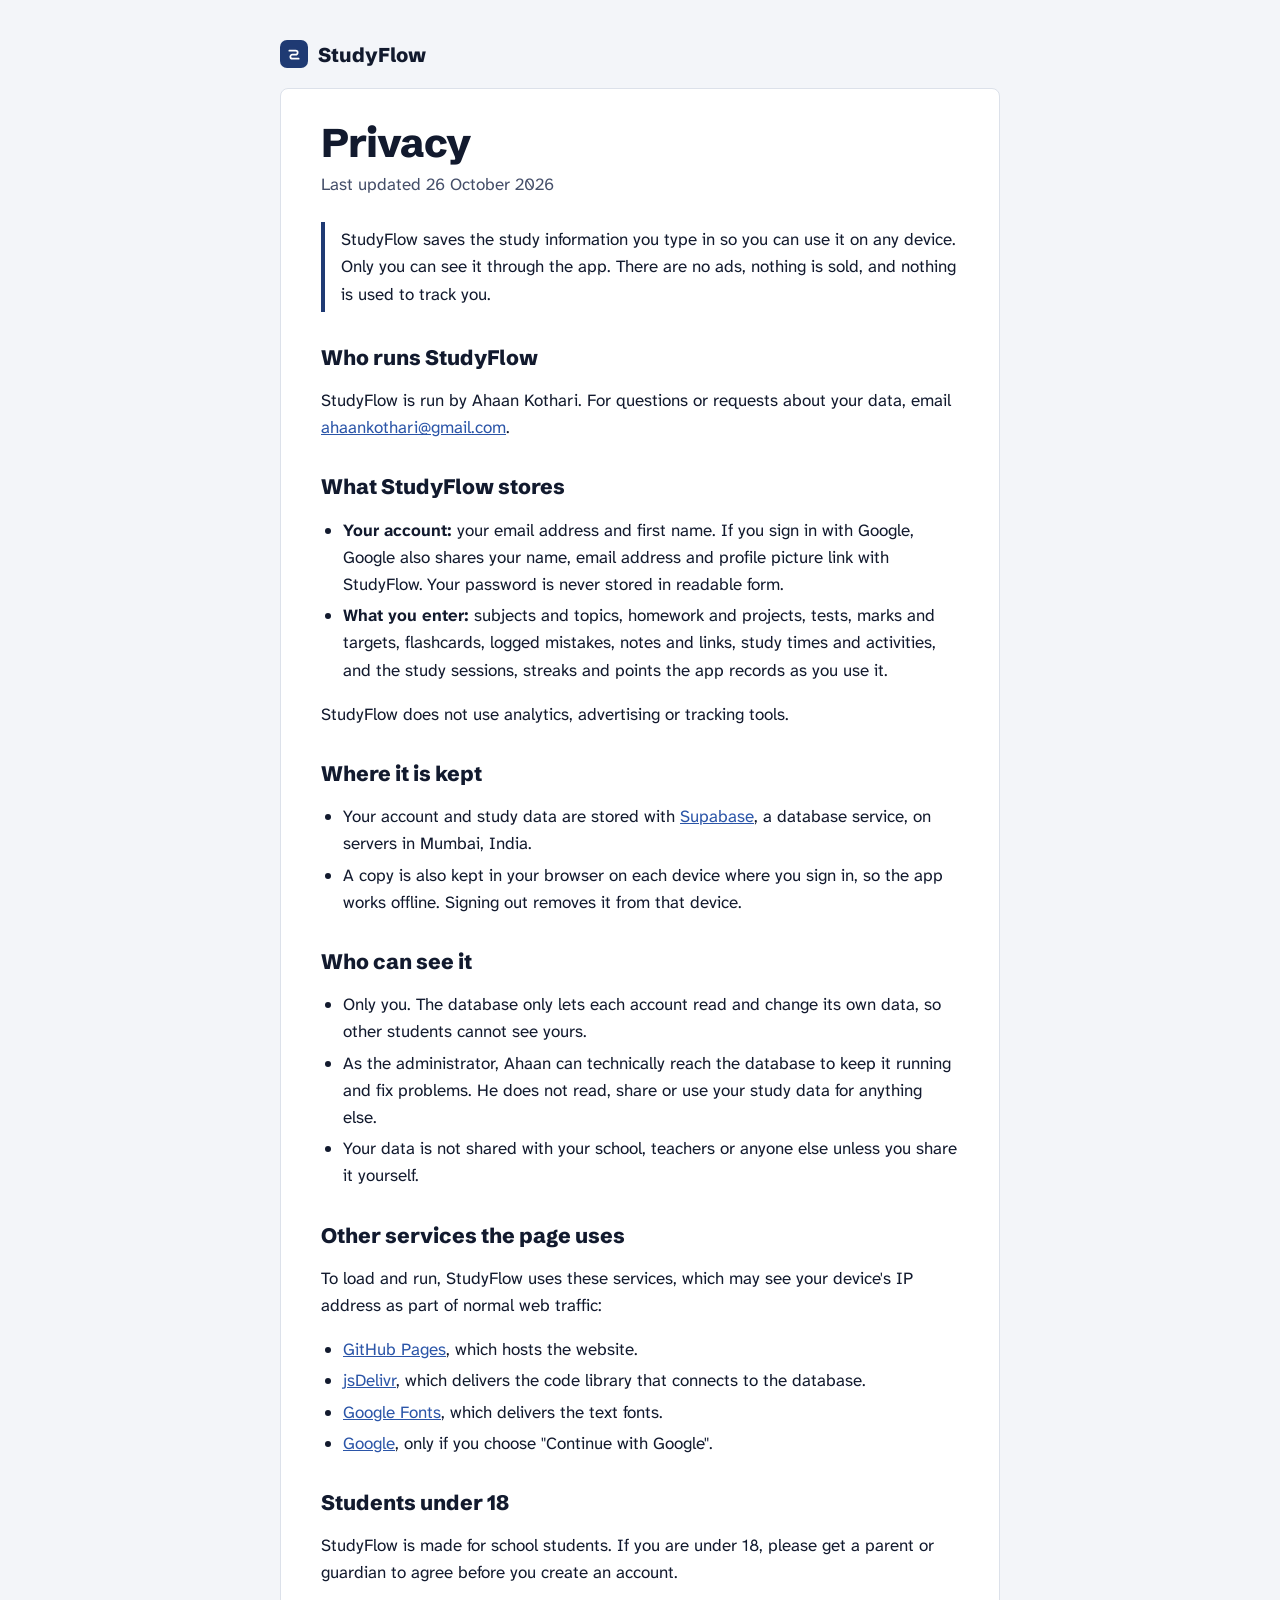
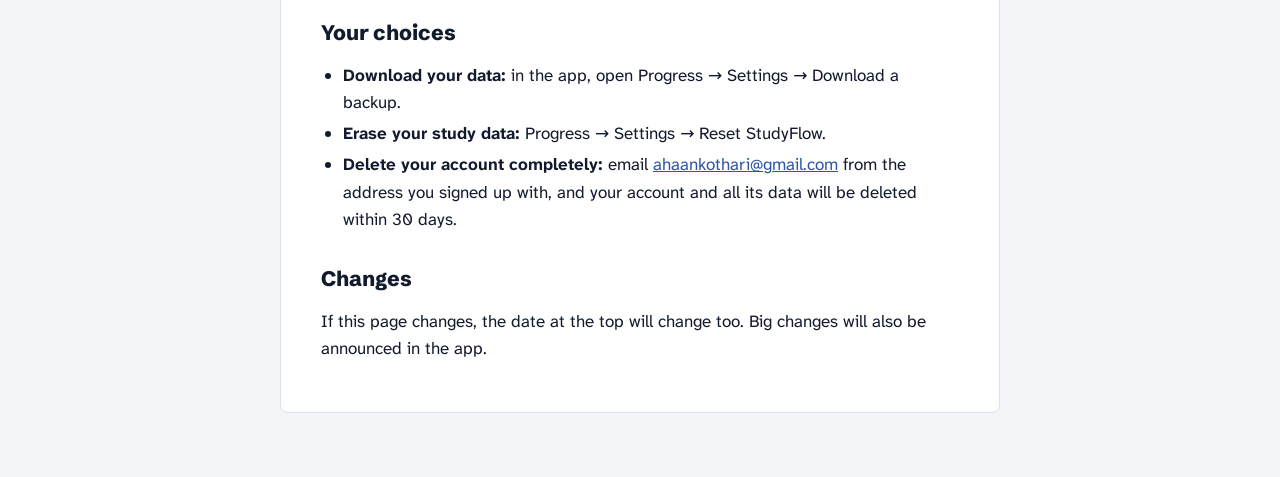
==== privacy.html @ 07541178 "Add privacy page and link it from sign-in and settings Google requires a public privacy policy befor" ====
<!doctype html>
<html lang="en">
<head>
<meta charset="utf-8">
<meta name="viewport" content="width=device-width, initial-scale=1, viewport-fit=cover">
<title>StudyFlow privacy</title>
<meta name="description" content="What StudyFlow stores, who can see it, and how to delete it.">
<link rel="icon" href="data:image/svg+xml,%3Csvg xmlns='http://www.w3.org/2000/svg' viewBox='0 0 24 24'%3E%3Crect width='24' height='24' rx='6' fill='%231f3a73'/%3E%3Cpath d='M6 8h8.5a2.75 2.75 0 0 1 0 5.5h-5a2.75 2.75 0 0 0 0 5.5H18' fill='none' stroke='white' stroke-width='2.4' stroke-linecap='round' stroke-linejoin='round'/%3E%3C/svg%3E">
<link rel="preconnect" href="https://fonts.googleapis.com">
<link rel="preconnect" href="https://fonts.gstatic.com" crossorigin>
<link rel="stylesheet" href="https://fonts.googleapis.com/css2?family=Atkinson+Hyperlegible+Next:wght@400;700&family=Schibsted+Grotesk:wght@800&display=swap">
<style>
:root { --bg: #f3f5f9; --surface: #ffffff; --ink: #121a2e; --ink-2: #444e69; --line: #dce1ea; --accent: #1f3a73; --link: #2b55a8; color-scheme: light; }
@media (prefers-color-scheme: dark) { :root { --bg: #0c1120; --surface: #141b2d; --ink: #e9edf6; --ink-2: #b3bbd0; --line: #29334c; --accent: #a8c0ff; --link: #a8c0ff; color-scheme: dark; } }
* { box-sizing: border-box; }
body { margin: 0; background: var(--bg); color: var(--ink); font: 17px/1.6 "Atkinson Hyperlegible Next", system-ui, -apple-system, "Segoe UI", sans-serif; }
main { max-width: 760px; margin: 0 auto; padding: 40px max(20px, env(safe-area-inset-left, 0px)) 64px; }
.card { background: var(--surface); border-radius: 8px; padding: 32px clamp(20px, 5vw, 40px); border: 1px solid var(--line); }
.brand { display: inline-flex; align-items: center; gap: 10px; font: 800 20px "Schibsted Grotesk", "Helvetica Neue", Arial, sans-serif; color: var(--ink); text-decoration: none; margin-bottom: 20px; }
.brand span { width: 28px; height: 28px; border-radius: 7px; background: #1f3a73; display: grid; place-items: center; }
h1 { font: 800 clamp(30px, 5vw, 40px)/1.1 "Schibsted Grotesk", "Helvetica Neue", Arial, sans-serif; margin: 0 0 6px; letter-spacing: -0.02em; }
h2 { font: 800 21px/1.25 "Schibsted Grotesk", "Helvetica Neue", Arial, sans-serif; margin: 32px 0 8px; }
p, li { max-width: 68ch; }
ul { padding-left: 22px; }
li + li { margin-top: 4px; }
.meta { color: var(--ink-2); margin: 0 0 24px; }
a { color: var(--link); }
.short { border-left: 4px solid var(--accent); padding: 4px 0 4px 16px; margin: 0 0 8px; }
</style>
</head>
<body>
<main>
<a class="brand" href="./"><span><svg width="16" height="16" viewBox="0 0 24 24" fill="none" stroke="#fff" stroke-width="2.6" stroke-linecap="round" stroke-linejoin="round" aria-hidden="true"><path d="M5 7h9.5a3 3 0 0 1 0 6h-5a3 3 0 0 0 0 6H19"/></svg></span>StudyFlow</a>
<div class="card">
<h1>Privacy</h1>
<p class="meta">Last updated 26 October 2026</p>

<p class="short">StudyFlow saves the study information you type in so you can use it on any device. Only you can see it through the app. There are no ads, nothing is sold, and nothing is used to track you.</p>

<h2>Who runs StudyFlow</h2>
<p>StudyFlow is run by Ahaan Kothari. For questions or requests about your data, email <a href="mailto:ahaankothari@gmail.com">ahaankothari@gmail.com</a>.</p>

<h2>What StudyFlow stores</h2>
<ul>
<li><b>Your account:</b> your email address and first name. If you sign in with Google, Google also shares your name, email address and profile picture link with StudyFlow. Your password is never stored in readable form.</li>
<li><b>What you enter:</b> subjects and topics, homework and projects, tests, marks and targets, flashcards, logged mistakes, notes and links, study times and activities, and the study sessions, streaks and points the app records as you use it.</li>
</ul>
<p>StudyFlow does not use analytics, advertising or tracking tools.</p>

<h2>Where it is kept</h2>
<ul>
<li>Your account and study data are stored with <a href="https://supabase.com/privacy" target="_blank" rel="noopener">Supabase</a>, a database service, on servers in Mumbai, India.</li>
<li>A copy is also kept in your browser on each device where you sign in, so the app works offline. Signing out removes it from that device.</li>
</ul>

<h2>Who can see it</h2>
<ul>
<li>Only you. The database only lets each account read and change its own data, so other students cannot see yours.</li>
<li>As the administrator, Ahaan can technically reach the database to keep it running and fix problems. He does not read, share or use your study data for anything else.</li>
<li>Your data is not shared with your school, teachers or anyone else unless you share it yourself.</li>
</ul>

<h2>Other services the page uses</h2>
<p>To load and run, StudyFlow uses these services, which may see your device's IP address as part of normal web traffic:</p>
<ul>
<li><a href="https://docs.github.com/en/site-policy/privacy-policies/github-general-privacy-statement" target="_blank" rel="noopener">GitHub Pages</a>, which hosts the website.</li>
<li><a href="https://www.jsdelivr.com/terms/privacy-policy-jsdelivr-net" target="_blank" rel="noopener">jsDelivr</a>, which delivers the code library that connects to the database.</li>
<li><a href="https://developers.google.com/fonts/faq/privacy" target="_blank" rel="noopener">Google Fonts</a>, which delivers the text fonts.</li>
<li><a href="https://policies.google.com/privacy" target="_blank" rel="noopener">Google</a>, only if you choose "Continue with Google".</li>
</ul>

<h2>Students under 18</h2>
<p>StudyFlow is made for school students. If you are under 18, please get a parent or guardian to agree before you create an account.</p>

<h2>Your choices</h2>
<ul>
<li><b>Download your data:</b> in the app, open Progress → Settings → Download a backup.</li>
<li><b>Erase your study data:</b> Progress → Settings → Reset StudyFlow.</li>
<li><b>Delete your account completely:</b> email <a href="mailto:ahaankothari@gmail.com">ahaankothari@gmail.com</a> from the address you signed up with, and your account and all its data will be deleted within 30 days.</li>
</ul>

<h2>Changes</h2>
<p>If this page changes, the date at the top will change too. Big changes will also be announced in the app.</p>
</div>
</main>
</body>
</html>
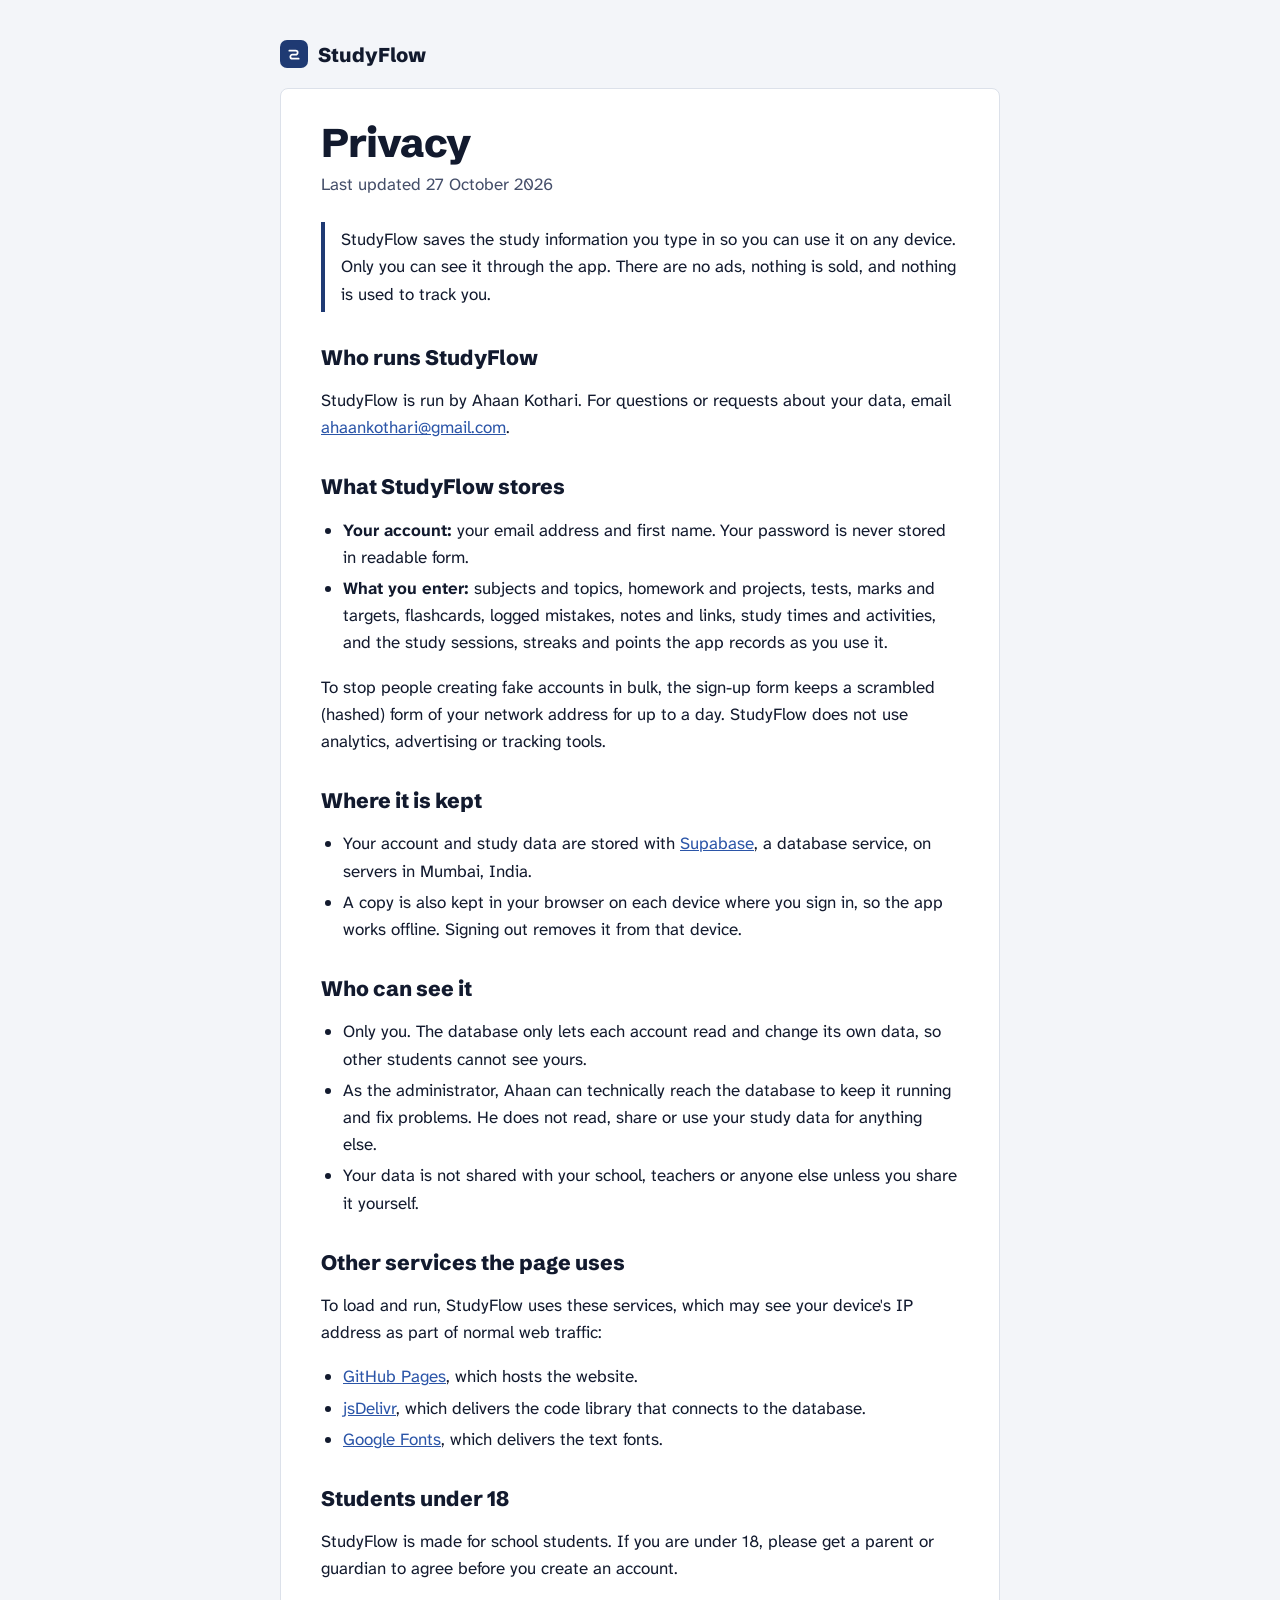
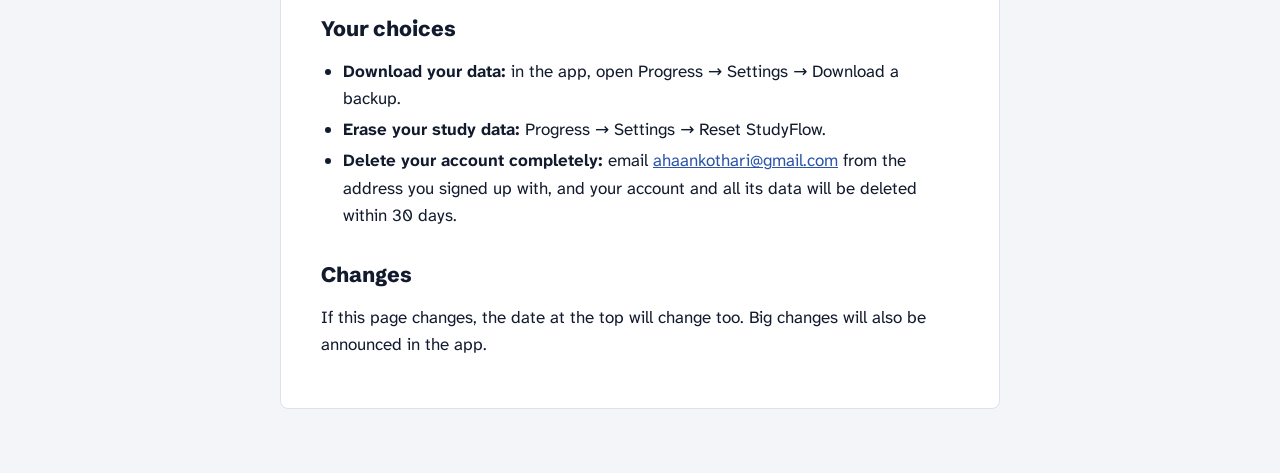
==== commit bfeec841: "Email-only accounts that work for every student The built-in Supabase email sender only reaches proj" ====
--- a/privacy.html
+++ b/privacy.html
@@ -33,7 +33,7 @@
 <a class="brand" href="./"><span><svg width="16" height="16" viewBox="0 0 24 24" fill="none" stroke="#fff" stroke-width="2.6" stroke-linecap="round" stroke-linejoin="round" aria-hidden="true"><path d="M5 7h9.5a3 3 0 0 1 0 6h-5a3 3 0 0 0 0 6H19"/></svg></span>StudyFlow</a>
 <div class="card">
 <h1>Privacy</h1>
-<p class="meta">Last updated 26 October 2026</p>
+<p class="meta">Last updated 27 October 2026</p>
 
 <p class="short">StudyFlow saves the study information you type in so you can use it on any device. Only you can see it through the app. There are no ads, nothing is sold, and nothing is used to track you.</p>
 
@@ -42,10 +42,10 @@
 
 <h2>What StudyFlow stores</h2>
 <ul>
-<li><b>Your account:</b> your email address and first name. If you sign in with Google, Google also shares your name, email address and profile picture link with StudyFlow. Your password is never stored in readable form.</li>
+<li><b>Your account:</b> your email address and first name. Your password is never stored in readable form.</li>
 <li><b>What you enter:</b> subjects and topics, homework and projects, tests, marks and targets, flashcards, logged mistakes, notes and links, study times and activities, and the study sessions, streaks and points the app records as you use it.</li>
 </ul>
-<p>StudyFlow does not use analytics, advertising or tracking tools.</p>
+<p>To stop people creating fake accounts in bulk, the sign-up form keeps a scrambled (hashed) form of your network address for up to a day. StudyFlow does not use analytics, advertising or tracking tools.</p>
 
 <h2>Where it is kept</h2>
 <ul>
@@ -66,7 +66,6 @@
 <li><a href="https://docs.github.com/en/site-policy/privacy-policies/github-general-privacy-statement" target="_blank" rel="noopener">GitHub Pages</a>, which hosts the website.</li>
 <li><a href="https://www.jsdelivr.com/terms/privacy-policy-jsdelivr-net" target="_blank" rel="noopener">jsDelivr</a>, which delivers the code library that connects to the database.</li>
 <li><a href="https://developers.google.com/fonts/faq/privacy" target="_blank" rel="noopener">Google Fonts</a>, which delivers the text fonts.</li>
-<li><a href="https://policies.google.com/privacy" target="_blank" rel="noopener">Google</a>, only if you choose "Continue with Google".</li>
 </ul>
 
 <h2>Students under 18</h2>
